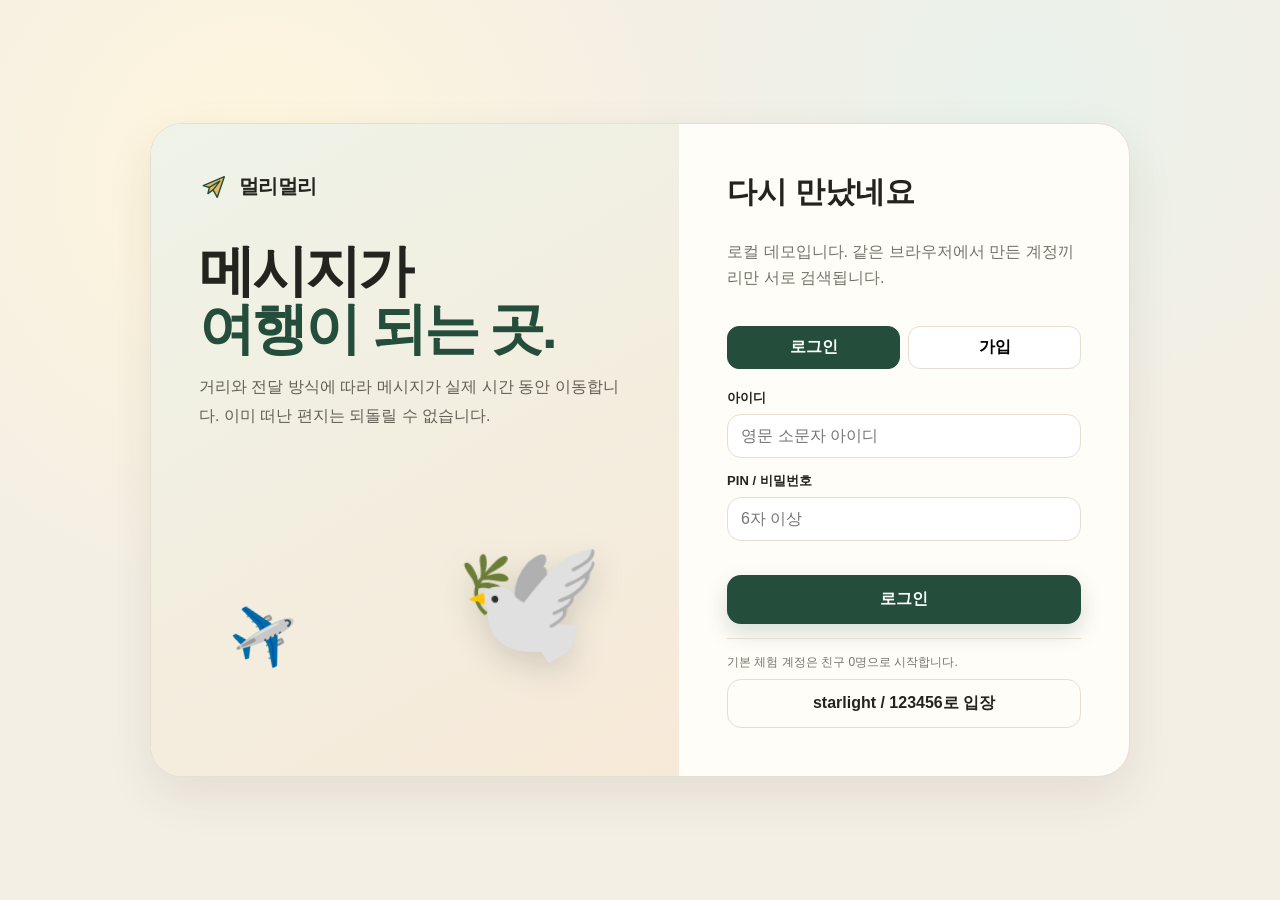
==== docs/index.html @ 689babae "Add files via upload" ====
<!doctype html>
<html lang="ko">
<head>
  <meta charset="UTF-8" />
  <meta name="viewport" content="width=device-width, initial-scale=1, viewport-fit=cover" />
  <title>멀리멀리 — 메시지가 여행이 되는 메신저</title>
  <meta name="description" content="비둘기, 곤충, 종이비행기, 열차, 타임캡슐 등 50가지 전달자를 골라 거리와 서비스 규칙만큼 실제 시간을 기다리는 메시지 서비스." />
  <meta name="theme-color" content="#f4efe5" />
  <meta name="application-name" content="멀리멀리" />
  <meta name="apple-mobile-web-app-title" content="멀리멀리" />
  <meta name="msapplication-TileColor" content="#f4efe5" />
  <meta name="msapplication-TileImage" content="./assets/mstile-150.png" />
  <meta name="color-scheme" content="light dark" />
  <link rel="canonical" href="https://USERNAME.github.io/REPOSITORY/" />
  <link rel="icon" href="./assets/favicon.ico" sizes="any" />
  <link rel="icon" href="./assets/favicon.svg" type="image/svg+xml" />
  <link rel="icon" href="./assets/favicon-16.png" sizes="16x16" type="image/png" />
  <link rel="icon" href="./assets/favicon-32.png" sizes="32x32" type="image/png" />
  <link rel="apple-touch-icon" href="./assets/apple-touch-icon.png" />
  <link rel="manifest" href="./manifest.webmanifest" />
  <meta property="og:title" content="멀리멀리 — 메시지가 여행이 되는 메신저" />
  <meta property="og:description" content="50가지 전달자 중 하나를 고르면 메시지가 거리, 최소 대기시간, 우회 계수에 따라 실제 시간 동안 여행합니다. 한 번 보낸 편지는 취소할 수 없습니다." />
  <meta property="og:type" content="website" />
  <meta property="og:url" content="https://USERNAME.github.io/REPOSITORY/" />
  <meta property="og:image" content="https://USERNAME.github.io/REPOSITORY/assets/og-image.png" />
  <meta property="og:site_name" content="멀리멀리" />
  <meta name="twitter:card" content="summary_large_image" />
  <meta name="twitter:title" content="멀리멀리 — 메시지가 여행이 되는 메신저" />
  <meta name="twitter:description" content="느리게, 멀리, 도착할 때까지. 50가지 전달자와 타임캡슐로 기다림 자체가 콘텐츠가 되는 메시지." />
  <meta name="twitter:image" content="https://USERNAME.github.io/REPOSITORY/assets/og-image.png" />
  <link rel="stylesheet" href="./styles.css?v=3.7.0" />
  <script type="application/ld+json">
  {"@context":"https://schema.org","@type":"WebApplication","name":"멀리멀리","applicationCategory":"CommunicationApplication","operatingSystem":"Any","description":"거리와 50가지 전달자 규칙을 기반으로 실제 도착 시간을 계산하는 지연 메시지 웹서비스"}
  </script>
</head>
<body>
  <a class="skip-link" href="#main">본문으로 바로가기</a>
  <div id="app"></div>
  <div id="toast-region" class="toast-region" aria-live="polite" aria-atomic="true"></div>
  <script src="./config.js?v=3.7.0"></script>
  <script src="./couriers.generated.js?v=3.7.0"></script>
  <script src="./app.js?v=3.7.0"></script>
</body>
</html>
---- docs/styles.css ----
:root{
  --bg:#f4efe5;--surface:#fffdf8;--surface-2:#f8f3e9;--ink:#24241f;--muted:#76746a;--line:#e6ded1;
  --primary:#244d3b;--primary-2:#396b55;--accent:#e9ba6e;--danger:#b84a3f;--success:#4c7a55;--info:#52739c;
  --radius-sm:12px;--radius-md:18px;--radius-lg:28px;--shadow:0 18px 48px rgba(58,43,24,.09);
  --space-1:6px;--space-2:10px;--space-3:14px;--space-4:18px;--space-5:24px;--space-6:32px;
  --font:Inter,ui-sans-serif,-apple-system,BlinkMacSystemFont,"Segoe UI","Noto Sans KR",Arial,sans-serif;
}
*{box-sizing:border-box}html{scroll-behavior:smooth}body{margin:0;font-family:var(--font);background:var(--bg);color:var(--ink)}button,input,textarea{font:inherit}button{cursor:pointer}.skip-link{position:fixed;left:12px;top:-60px;z-index:999;background:#111;color:#fff;padding:10px 14px;border-radius:10px}.skip-link:focus{top:12px}
.app-shell{min-height:100vh}.topbar{position:sticky;top:0;z-index:30;height:68px;display:flex;align-items:center;justify-content:space-between;padding:0 clamp(18px,4vw,64px);background:rgba(255,253,248,.9);backdrop-filter:blur(14px);border-bottom:1px solid rgba(230,222,209,.85)}
.brand{display:flex;align-items:center;gap:10px;font-weight:900;font-size:20px;letter-spacing:-.6px}.brand svg{width:30px;height:30px}.nav{display:flex;gap:6px}.nav button,.ghost{border:0;background:transparent;border-radius:999px;padding:10px 14px;color:var(--muted);font-weight:750}.nav button[aria-current="page"],.nav button:hover,.ghost:hover{color:var(--ink);background:var(--surface-2)}.profile-chip{display:flex;align-items:center;gap:9px;border:1px solid var(--line);background:var(--surface);border-radius:999px;padding:7px 10px 7px 8px}.avatar{width:34px;height:34px;border-radius:50%;display:grid;place-items:center;background:#e8dac4;font-size:19px}.status-dot{width:8px;height:8px;border-radius:50%;background:#5b9f66;box-shadow:0 0 0 3px #eaf6ec}
.main{max-width:1440px;margin:0 auto;padding:26px clamp(16px,4vw,58px) 100px}.hero{position:relative;overflow:hidden;display:grid;grid-template-columns:minmax(0,1.12fr) minmax(330px,.88fr);min-height:340px;background:linear-gradient(135deg,#fffdf8 0%,#f5ecdc 52%,#edf3ea 100%);border:1px solid var(--line);border-radius:32px;box-shadow:var(--shadow)}.hero-copy{padding:52px 46px;z-index:2}.hero h1{font-size:clamp(38px,5vw,72px);line-height:1.04;letter-spacing:-3px;margin:0 0 18px}.hero h1 span{color:var(--primary)}.hero p{max-width:620px;color:#666257;font-size:17px;line-height:1.75;margin:0}.hero-actions{display:flex;gap:10px;margin-top:26px}.btn{border:1px solid transparent;border-radius:14px;padding:13px 18px;font-weight:800;transition:.18s transform,.18s box-shadow,.18s background}.btn:focus-visible,.courier-card:focus-visible,.friend-row:focus-visible,input:focus-visible,textarea:focus-visible{outline:3px solid rgba(36,77,59,.25);outline-offset:2px}.btn-primary{background:var(--primary);color:#fff;box-shadow:0 9px 22px rgba(36,77,59,.18)}.btn-primary:hover{transform:translateY(-1px);background:var(--primary-2)}.btn-secondary{background:var(--surface);border-color:var(--line);color:var(--ink)}.btn-danger{background:#fff1ef;color:var(--danger);border-color:#f1cbc5}.hero-art{position:relative;display:grid;place-items:center}.flight-scene{width:min(390px,90%);aspect-ratio:1.25;position:relative}.bird{position:absolute;left:30%;top:23%;font-size:120px;filter:drop-shadow(0 16px 18px rgba(50,60,45,.16));transform:rotate(-8deg)}.envelope{position:absolute;left:47%;top:52%;font-size:62px;transform:rotate(8deg)}.paper{position:absolute;font-size:40px;opacity:.75}.paper.one{left:12%;top:32%;transform:rotate(14deg)}.paper.two{right:6%;top:15%;transform:rotate(-20deg)}.route-line{position:absolute;inset:20% 2% 6% 4%;border:3px dashed rgba(36,77,59,.24);border-left-color:transparent;border-bottom-color:transparent;border-radius:50%;transform:rotate(12deg)}.hero-stat{position:absolute;right:26px;bottom:24px;background:rgba(255,253,248,.91);border:1px solid var(--line);border-radius:18px;padding:14px 16px;box-shadow:var(--shadow);min-width:180px}.hero-stat b{font-size:24px;display:block;margin:4px 0;color:var(--primary)}
.layout{display:grid;grid-template-columns:minmax(0,1fr) 330px;gap:18px;margin-top:18px}.content-stack{display:grid;gap:18px}.side-stack{display:grid;gap:18px;align-content:start}.panel{background:var(--surface);border:1px solid var(--line);border-radius:var(--radius-lg);box-shadow:0 10px 30px rgba(58,43,24,.05);padding:22px}.panel-head{display:flex;align-items:center;justify-content:space-between;gap:12px;margin-bottom:16px}.panel h2,.panel h3{margin:0;letter-spacing:-.6px}.eyebrow{font-size:12px;color:var(--muted);font-weight:800;text-transform:uppercase;letter-spacing:.08em}.demo-badge{display:inline-flex;align-items:center;gap:6px;background:#fff3d9;color:#765a23;border:1px solid #edd39c;border-radius:999px;padding:7px 10px;font-size:12px;font-weight:850}
.courier-row{display:grid;grid-template-columns:repeat(7,minmax(116px,1fr));gap:10px;overflow-x:auto;padding-bottom:4px}.courier-card{border:1px solid var(--line);background:#fff;border-radius:18px;padding:14px 10px;min-height:150px;text-align:center;transition:.18s;border-color,.18s transform,.18s box-shadow;color:var(--ink)}.courier-card:hover{transform:translateY(-2px);box-shadow:0 8px 18px rgba(50,40,20,.07)}.courier-card.selected{border:2px solid var(--primary);background:#f5faf6}.courier-emoji{font-size:38px;display:block;margin-bottom:8px}.courier-name{font-weight:900}.courier-meta{font-size:12px;color:var(--muted);line-height:1.5}.courier-risk{font-size:11px;color:#9b6d35;margin-top:5px}.send-grid{display:grid;grid-template-columns:minmax(0,.9fr) minmax(0,1.1fr);gap:18px}.field{display:grid;gap:7px;margin-bottom:14px}.field label{font-size:13px;font-weight:800}.field input,.field textarea{width:100%;border:1px solid var(--line);border-radius:14px;background:#fff;padding:12px 13px;color:var(--ink)}.field textarea{min-height:138px;resize:vertical;line-height:1.55}.hint{font-size:12px;color:var(--muted);line-height:1.5}.friend-search-results{border:1px solid var(--line);border-radius:14px;overflow:hidden;background:#fff}.friend-row{display:flex;align-items:center;justify-content:space-between;gap:12px;width:100%;border:0;border-bottom:1px solid var(--line);background:#fff;padding:12px;text-align:left}.friend-row:last-child{border-bottom:0}.friend-row:hover{background:#faf7f1}.friend-main{display:flex;align-items:center;gap:10px}.friend-main .avatar{width:38px;height:38px}.friend-main strong{display:block}.friend-main small{color:var(--muted)}.estimate{background:#f7f3e9;border:1px solid var(--line);border-radius:18px;padding:16px;display:grid;gap:9px}.estimate-grid{display:grid;grid-template-columns:repeat(3,1fr);gap:8px}.metric{background:#fff;border:1px solid var(--line);border-radius:14px;padding:11px}.metric span{display:block;font-size:11px;color:var(--muted)}.metric b{display:block;margin-top:4px}.immutable-note{display:flex;gap:9px;align-items:flex-start;background:#fff5ee;border:1px solid #f0d7c5;border-radius:14px;padding:12px;color:#755844;font-size:13px;line-height:1.5}.send-footer{display:flex;justify-content:flex-end;align-items:center;gap:10px;margin-top:14px}.char-count{font-size:12px;color:var(--muted);margin-right:auto}
.journey-list{display:grid;gap:12px}.journey{border:1px solid var(--line);border-radius:18px;padding:15px;background:#fff}.journey-top{display:flex;justify-content:space-between;gap:12px;align-items:flex-start}.journey-title{display:flex;align-items:center;gap:10px}.journey-title .courier-emoji{font-size:28px;margin:0}.journey-title small{display:block;color:var(--muted);margin-top:3px}.pill{display:inline-flex;align-items:center;border-radius:999px;padding:6px 9px;font-size:11px;font-weight:850;white-space:nowrap}.pill.transit{background:#eaf0f7;color:#496887}.pill.delivered{background:#eaf4ea;color:#4d7451}.pill.failed{background:#fde8e6;color:#a1433b}.progress{height:8px;background:#eee8de;border-radius:999px;overflow:hidden;margin:14px 0 8px}.progress>i{display:block;height:100%;background:linear-gradient(90deg,var(--primary),#a3a74f);border-radius:inherit;transition:width .5s}.journey-meta{display:flex;justify-content:space-between;color:var(--muted);font-size:12px;gap:12px}.message-preview{margin-top:12px;padding:12px;border-radius:14px;background:#f8f4ec;line-height:1.55;font-size:13px;white-space:pre-wrap}.locked{filter:blur(4px);user-select:none}.empty{padding:38px 20px;text-align:center;color:var(--muted)}.empty .big{font-size:42px;margin-bottom:8px}.profile-card{display:flex;align-items:center;gap:12px}.profile-card .avatar{width:58px;height:58px;font-size:31px}.profile-card strong{font-size:18px;display:block}.profile-card small{color:var(--muted)}.location-box{margin-top:15px;background:#f7f3e9;border-radius:16px;padding:13px}.location-line{display:flex;align-items:center;justify-content:space-between;gap:10px}.friend-mini-list{display:grid;gap:8px}.friend-mini{display:flex;align-items:center;justify-content:space-between;padding:10px 0;border-bottom:1px solid var(--line)}.friend-mini:last-child{border-bottom:0}.friend-mini .left{display:flex;gap:9px;align-items:center}.friend-mini .avatar{width:34px;height:34px}.stats{display:grid;grid-template-columns:repeat(3,1fr);gap:8px}.stat{text-align:center;background:#f8f4ec;border-radius:14px;padding:12px 8px}.stat b{display:block;font-size:21px;color:var(--primary)}.stat span{font-size:11px;color:var(--muted)}.explain{line-height:1.75;color:#59574f}.explain strong{color:var(--ink)}.section-hidden{display:none!important}
.auth-wrap{min-height:100vh;display:grid;place-items:center;padding:28px;background:radial-gradient(circle at 20% 20%,#fff6dd,transparent 34%),radial-gradient(circle at 80% 10%,#e9f2eb,transparent 28%),var(--bg)}.auth-card{width:min(980px,100%);display:grid;grid-template-columns:1.08fr .92fr;background:var(--surface);border:1px solid var(--line);border-radius:32px;box-shadow:var(--shadow);overflow:hidden}.auth-visual{padding:48px;background:linear-gradient(150deg,#eef3e8,#f7e9d8);min-height:560px;position:relative;overflow:hidden}.auth-visual h1{font-size:56px;letter-spacing:-3px;margin:40px 0 16px;line-height:1.03}.auth-visual p{line-height:1.8;color:#625f55;max-width:480px}.auth-mascot{font-size:120px;position:absolute;right:14%;bottom:16%;filter:drop-shadow(0 12px 16px rgba(30,40,30,.16))}.auth-plane{font-size:48px;position:absolute;left:15%;bottom:17%;transform:rotate(18deg)}.auth-form{padding:48px;display:flex;flex-direction:column;justify-content:center}.auth-form h2{font-size:30px;margin:0 0 10px}.auth-form p{color:var(--muted);line-height:1.6}.auth-tabs{display:flex;gap:8px;margin:20px 0}.auth-tabs button{flex:1;border:1px solid var(--line);background:#fff;border-radius:12px;padding:10px;font-weight:800}.auth-tabs button.active{background:var(--primary);color:#fff;border-color:var(--primary)}.form-error{color:var(--danger);font-size:13px;min-height:20px}.demo-entry{margin-top:14px;padding-top:14px;border-top:1px solid var(--line)}
.toast-region{position:fixed;right:18px;bottom:18px;z-index:100;display:grid;gap:10px}.toast{background:#252721;color:#fff;border-radius:14px;padding:12px 14px;box-shadow:0 14px 30px rgba(0,0,0,.18);max-width:330px;animation:toastIn .25s ease}@keyframes toastIn{from{transform:translateY(8px);opacity:0}to{transform:none;opacity:1}}
.bottom-nav{display:none}.modal-backdrop{position:fixed;inset:0;background:rgba(24,22,19,.38);z-index:60;display:grid;place-items:center;padding:20px}.modal{width:min(520px,100%);background:var(--surface);border:1px solid var(--line);border-radius:24px;box-shadow:var(--shadow);padding:22px}.modal h3{margin:0 0 9px}.modal p{line-height:1.65;color:#5f5c53}.modal-actions{display:flex;justify-content:flex-end;gap:8px;margin-top:18px}
@media(max-width:1100px){.layout{grid-template-columns:1fr}.side-stack{grid-template-columns:repeat(3,1fr)}.hero{grid-template-columns:1fr .75fr}.hero-copy{padding:42px 34px}.send-grid{grid-template-columns:1fr}.courier-row{grid-template-columns:repeat(7,130px)}}
@media(max-width:820px){.topbar{height:60px}.nav{display:none}.profile-chip .profile-text{display:none}.main{padding:14px 12px 92px}.hero{grid-template-columns:1fr;min-height:auto}.hero-copy{padding:32px 24px 16px}.hero h1{font-size:44px;letter-spacing:-2px}.hero-art{min-height:210px}.flight-scene{width:270px}.bird{font-size:82px}.envelope{font-size:44px}.hero-stat{right:14px;bottom:12px}.layout{margin-top:12px;gap:12px}.panel{padding:17px;border-radius:22px}.side-stack{grid-template-columns:1fr}.courier-row{grid-template-columns:repeat(7,120px)}.estimate-grid{grid-template-columns:1fr 1fr}.auth-card{grid-template-columns:1fr}.auth-visual{min-height:330px;padding:30px}.auth-visual h1{font-size:42px;margin:24px 0 12px}.auth-mascot{font-size:80px;right:12%;bottom:8%}.auth-form{padding:30px}.bottom-nav{display:grid;grid-template-columns:repeat(5,1fr);position:fixed;left:10px;right:10px;bottom:10px;z-index:50;background:rgba(255,253,248,.94);backdrop-filter:blur(14px);border:1px solid var(--line);border-radius:18px;box-shadow:0 12px 32px rgba(34,29,20,.13);padding:6px}.bottom-nav button{border:0;background:transparent;border-radius:12px;padding:8px 4px;color:var(--muted);font-size:11px;font-weight:800}.bottom-nav button span{display:block;font-size:19px;margin-bottom:2px}.bottom-nav button.active{background:#f1ede3;color:var(--primary)}}
@media(max-width:430px){.brand span:last-child{display:none}.hero h1{font-size:38px}.hero p{font-size:15px}.hero-actions{flex-direction:column}.hero-art{min-height:190px}.panel-head{align-items:flex-start}.courier-row{grid-template-columns:repeat(7,108px)}.courier-card{min-height:140px;padding:12px 8px}.estimate-grid{grid-template-columns:1fr}.send-footer{flex-wrap:wrap}.send-footer .btn{width:100%}.stats{gap:5px}.stat{padding:10px 3px}.auth-form,.auth-visual{padding:24px}.auth-visual{min-height:280px}.auth-visual h1{font-size:36px}.journey-meta{flex-direction:column;gap:4px}}
@media(prefers-reduced-motion:reduce){*{scroll-behavior:auto!important;transition:none!important;animation:none!important}}
@media(prefers-color-scheme:dark){body.theme-system{--bg:#1d201d;--surface:#242824;--surface-2:#2c312c;--ink:#f1eee5;--muted:#aaa79e;--line:#3b413b;--primary:#9cc8aa;--primary-2:#b2d5bd}.theme-system .panel,.theme-system .courier-card,.theme-system .friend-row,.theme-system .field input,.theme-system .field textarea,.theme-system .metric,.theme-system .auth-card{background:var(--surface);color:var(--ink)}}
body.theme-dark{--bg:#1d201d;--surface:#242824;--surface-2:#2c312c;--ink:#f1eee5;--muted:#aaa79e;--line:#3b413b;--primary:#9cc8aa;--primary-2:#b2d5bd}.theme-dark .panel,.theme-dark .courier-card,.theme-dark .friend-row,.theme-dark .field input,.theme-dark .field textarea,.theme-dark .metric,.theme-dark .auth-card{background:var(--surface);color:var(--ink)}
/* Grid children must be allowed to shrink on narrow screens. */
.layout,.content-stack,.side-stack,.panel,.send-grid,.courier-row{min-width:0}
@media(max-width:1100px){.layout{grid-template-columns:minmax(0,1fr)}}
.hero-bird-img{position:absolute;inset:4% 0 0 0;width:100%;height:92%;object-fit:cover;border-radius:30px;mix-blend-mode:multiply;opacity:.96;filter:saturate(.9) contrast(.96)}
@media(max-width:820px){.hero-bird-img{inset:0;width:100%;height:100%;border-radius:24px}.route-line{opacity:.55}}

/* Distance catalog / demo recipient */
.panel-sub{margin:7px 0 0;color:var(--muted);font-size:13px;line-height:1.55}.panel-sub strong{color:var(--ink)}
.courier-toolbar{display:flex;align-items:center;justify-content:space-between;gap:12px;margin:-2px 0 14px;min-width:0}.courier-filters{display:flex;gap:7px;overflow-x:auto;padding:2px 2px 5px;min-width:0;scrollbar-width:thin}.filter-chip{flex:0 0 auto;border:1px solid var(--line);background:#fff;color:var(--muted);border-radius:999px;padding:8px 11px;font-size:12px;font-weight:800}.filter-chip:hover,.filter-chip.active{background:var(--primary);border-color:var(--primary);color:#fff}.courier-sort{display:flex;align-items:center;gap:8px;flex:0 0 auto;color:var(--muted);font-size:12px;font-weight:800}.courier-sort select{border:1px solid var(--line);border-radius:11px;background:#fff;color:var(--ink);padding:8px 28px 8px 9px}.courier-topline{display:flex;justify-content:space-between;align-items:center;gap:5px;min-height:21px;margin-bottom:4px}.courier-kind,.courier-match{font-size:9px;font-weight:900;border-radius:999px;padding:4px 6px;background:#f4efe5;color:#81786d}.courier-match{background:#e8f2e9;color:#4d7451}.courier-eta{font-size:12px;font-weight:900;color:var(--primary);margin-top:7px}.courier-range{font-size:10px;color:var(--muted);margin-top:4px;line-height:1.35}.courier-card{min-height:224px;display:flex;flex-direction:column;align-items:center}.courier-card .courier-emoji{margin-top:auto}.courier-card .courier-risk{margin-top:auto}.courier-card.recommended:not(.selected){box-shadow:inset 0 0 0 1px rgba(76,122,85,.16)}
.demo-recipient{margin-bottom:18px;padding:15px;border:1px dashed #c9b991;border-radius:18px;background:linear-gradient(135deg,#fbf6e9,#f3f7f0)}.demo-recipient-head{display:flex;align-items:center;justify-content:space-between;gap:16px}.demo-recipient-head p{margin:5px 0 0;color:var(--muted);font-size:12px;line-height:1.55;max-width:680px}.distance-presets{display:flex;flex-wrap:wrap;gap:7px;margin-top:13px;padding-top:12px;border-top:1px solid rgba(125,110,75,.15)}.selected-soft{border-color:var(--primary)!important;background:#edf4ef!important;color:var(--primary)!important}.system-tag{display:inline-block;margin-left:5px;padding:2px 5px;border-radius:999px;background:#edf4ef;color:var(--primary);font-size:8px;font-style:normal;vertical-align:2px}.system-note{font-size:11px;font-weight:800;color:var(--primary)}.empty.compact{padding:18px 14px}.empty.compact p{margin:4px 0 0}.btn:disabled{cursor:not-allowed;opacity:.46;transform:none!important;box-shadow:none}.friend-search-results:has(.empty:only-child){background:#fbfaf6}
@media(max-width:820px){.courier-toolbar{align-items:stretch;flex-direction:column}.courier-sort{justify-content:flex-end}.courier-row{grid-template-columns:repeat(7,132px)}.demo-recipient-head{align-items:flex-start;flex-direction:column}.demo-recipient-head .btn{width:100%}}
@media(max-width:430px){.courier-row{grid-template-columns:repeat(7,126px)}.courier-card{min-height:218px}.distance-presets{flex-wrap:nowrap;overflow-x:auto}.filter-chip{padding:8px 10px}.courier-sort{justify-content:space-between}.courier-sort select{flex:1}}

/* v3 profile + account discovery */
.connection-banner{display:grid;gap:5px;margin-bottom:18px;padding:13px 14px;border-radius:16px;border:1px solid var(--line);font-size:12px;line-height:1.55}.connection-banner strong{font-size:13px}.connection-banner.online{background:#edf6ef;border-color:#cfe1d2;color:#365e40}.connection-banner.local{background:#fff7e8;border-color:#ecd7a9;color:#745d2e}.search-field{margin-top:2px}.search-directory{background:var(--surface)}.section-title-row{display:flex;align-items:center;justify-content:space-between;margin:24px 0 8px}.friend-directory-row{display:flex;align-items:center;justify-content:space-between;gap:12px;padding:12px;border-bottom:1px solid var(--line);background:#fff}.friend-directory-row:last-child{border-bottom:0}.friend-profile-hit{min-width:0;display:flex;align-items:center;gap:11px;flex:1;border:0;background:transparent;text-align:left;padding:0;color:var(--ink)}.friend-profile-hit:hover .friend-copy strong{text-decoration:underline;text-underline-offset:3px}.friend-copy{min-width:0;display:block}.friend-copy strong,.friend-copy small,.friend-copy span{display:block}.friend-copy small{color:var(--muted);font-size:12px;margin-top:2px}.friend-copy span{color:var(--muted);font-size:12px;margin-top:5px;white-space:nowrap;overflow:hidden;text-overflow:ellipsis;max-width:520px}.friend-actions{display:flex;align-items:center;gap:7px;flex:0 0 auto}.compact-btn{padding:9px 12px;border-radius:11px;font-size:12px}.friend-state{display:inline-flex;padding:6px 9px;border-radius:999px;background:#eaf4eb;color:#4a7452;font-size:11px;font-weight:850}.muted-state{background:#f1eee8;color:var(--muted)}
.profile-bio{margin:5px 0 0;color:var(--muted);font-size:12px;line-height:1.45}.profile-settings-btn{width:100%;margin-top:14px}.privacy-summary{display:flex;gap:6px;flex-wrap:wrap;margin-top:9px}.privacy-summary span{font-size:10px;font-weight:800;color:var(--muted);background:var(--surface-2);border-radius:999px;padding:6px 8px}.profile-panel-actions{display:grid;grid-template-columns:1fr auto;gap:8px;margin-top:12px}.friend-mini-button{width:100%;border:0;background:transparent;color:var(--ink);text-align:left;cursor:pointer}.friend-mini-button:hover{background:var(--surface-2);border-radius:12px;padding-left:8px;padding-right:8px}.friend-mini small{display:block;color:var(--muted)}
.profile-modal{width:min(640px,100%);max-height:min(90vh,820px);overflow:auto}.modal-head{display:flex;align-items:flex-start;justify-content:space-between;gap:12px;margin-bottom:14px}.icon-close{border:0;background:var(--surface-2);color:var(--ink);width:36px;height:36px;border-radius:50%;font-size:23px;line-height:1}.profile-preview{display:flex;align-items:center;gap:14px;padding:15px;border-radius:18px;background:linear-gradient(135deg,#f8f1e4,#eef4ec);border:1px solid var(--line);margin-bottom:18px}.large-avatar{width:64px;height:64px;font-size:34px}.profile-preview strong{display:block;font-size:18px}.profile-preview small{display:block;color:var(--muted);margin-top:2px}.profile-preview p{margin:6px 0 0;color:var(--muted);font-size:13px}.avatar-picker{display:flex;flex-wrap:wrap;gap:8px}.avatar-option{width:42px;height:42px;border-radius:12px;border:1px solid var(--line);background:#fff;font-size:22px}.avatar-option:hover,.avatar-option.selected{border:2px solid var(--primary);background:#eff6f1;transform:translateY(-1px)}.profile-switches{display:grid;gap:8px;margin-top:8px}.switch-row{display:flex;align-items:center;justify-content:space-between;gap:16px;padding:12px 13px;border:1px solid var(--line);border-radius:14px;background:#fff}.switch-row span{display:block}.switch-row strong{display:block;font-size:13px}.switch-row small{display:block;color:var(--muted);font-size:11px;line-height:1.4;margin-top:3px}.switch-row input{width:20px;height:20px;accent-color:var(--primary);flex:0 0 auto}.public-profile-modal{width:min(480px,100%)}.public-profile-hero{text-align:center;padding:4px 18px 18px}.public-avatar{width:82px;height:82px;font-size:43px;margin:0 auto 12px}.public-profile-hero h3{font-size:24px;margin:0}.public-handle{margin:4px 0 0!important;color:var(--muted)!important}.public-bio{max-width:360px;margin:15px auto 0!important;background:var(--surface-2);border-radius:14px;padding:12px;white-space:pre-wrap}.muted-copy{color:var(--muted)!important}.public-profile-facts{display:grid;grid-template-columns:1fr 1fr;gap:8px}.public-profile-facts>div{border:1px solid var(--line);border-radius:14px;padding:12px;background:#fff}.public-profile-facts span{display:block;color:var(--muted);font-size:11px}.public-profile-facts strong{display:block;margin-top:5px;font-size:13px}
.theme-dark .friend-directory-row,.theme-dark .friend-profile-hit,.theme-dark .switch-row,.theme-dark .public-profile-facts>div,.theme-dark .avatar-option{background:var(--surface);color:var(--ink)}
@media(max-width:560px){.friend-directory-row{align-items:flex-start}.friend-actions{align-self:center}.friend-copy span{max-width:200px}.profile-panel-actions{grid-template-columns:1fr 1fr}.public-profile-facts{grid-template-columns:1fr}.switch-row{align-items:flex-start}.profile-modal{padding:18px}.avatar-option{width:40px;height:40px}.connection-banner span{font-size:11px}}

/* v3.7 online connection clarity */
.connection-chip{display:inline-flex;align-items:center;justify-content:center;min-height:34px;padding:0 11px;border:1px solid var(--border);border-radius:999px;font-size:12px;font-weight:800;white-space:nowrap}
.connection-chip.is-online{background:#eef8ef;color:#176338;border-color:#cfe8d4}
.connection-chip.is-local{background:#fff6df;color:#8a5b16;border-color:#eed7a4}
.route-refresh{margin-top:10px;border:0;background:transparent;color:var(--primary);font:inherit;font-size:13px;font-weight:800;cursor:pointer;text-decoration:underline;text-underline-offset:3px}
.route-refresh:disabled{opacity:.55;cursor:wait}
.send-block-reason{margin-top:10px;padding:10px 12px;border-radius:12px;background:#fff7e8;color:#7b5018;border:1px solid #f0dbb5;font-weight:700}
@media (max-width:900px){.connection-chip{display:none}}
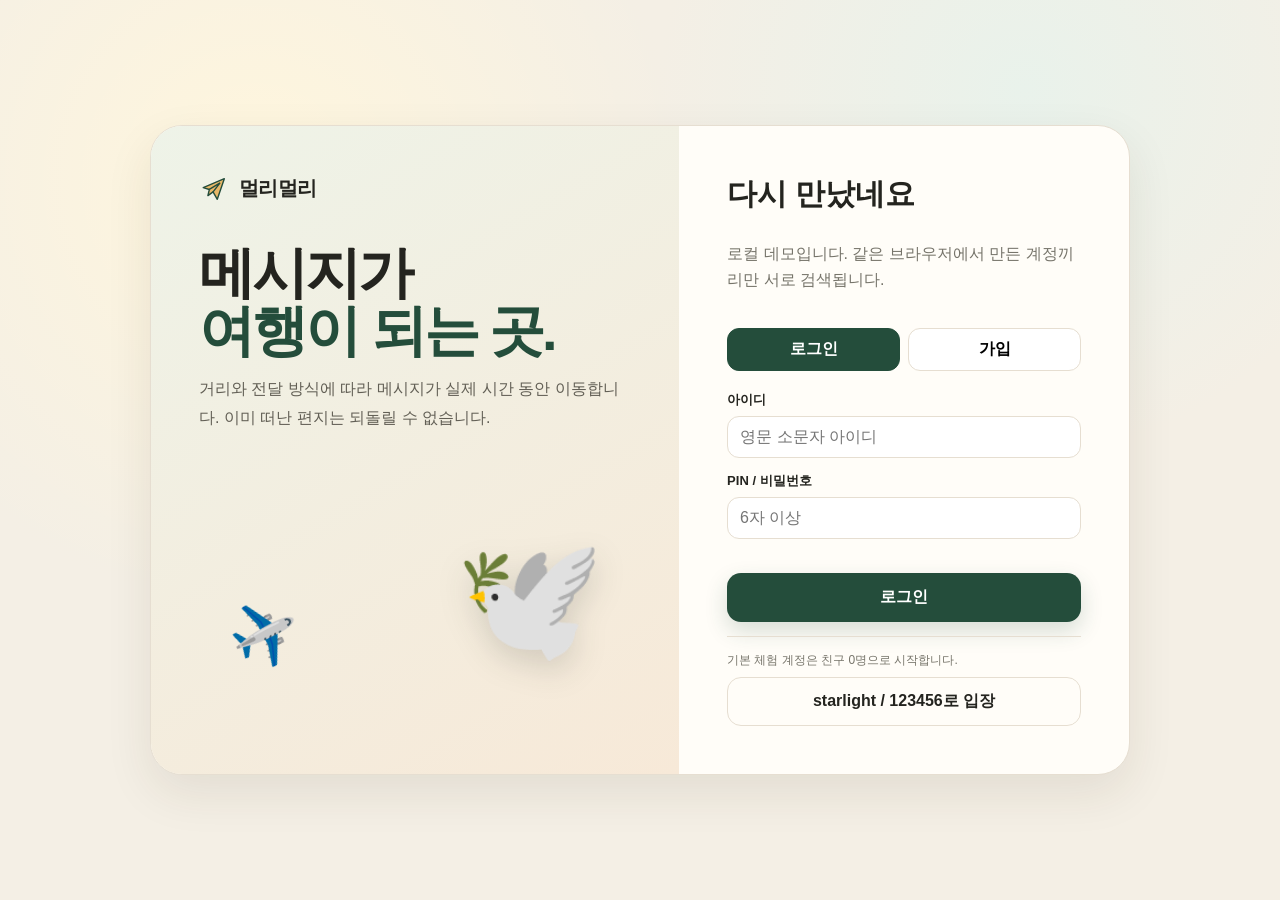
==== commit 455ab75b: "Add files via upload" ====
--- a/docs/index.html
+++ b/docs/index.html
@@ -28,17 +28,18 @@
   <meta name="twitter:title" content="멀리멀리 — 메시지가 여행이 되는 메신저" />
   <meta name="twitter:description" content="느리게, 멀리, 도착할 때까지. 50가지 전달자와 타임캡슐로 기다림 자체가 콘텐츠가 되는 메시지." />
   <meta name="twitter:image" content="https://USERNAME.github.io/REPOSITORY/assets/og-image.png" />
-  <link rel="stylesheet" href="./styles.css?v=3.7.0" />
+  <link rel="stylesheet" href="./styles.css?v=4.0.0" />
   <script type="application/ld+json">
   {"@context":"https://schema.org","@type":"WebApplication","name":"멀리멀리","applicationCategory":"CommunicationApplication","operatingSystem":"Any","description":"거리와 50가지 전달자 규칙을 기반으로 실제 도착 시간을 계산하는 지연 메시지 웹서비스"}
   </script>
+  <meta name="mullimulli-build" content="4.0.0" />
 </head>
 <body>
   <a class="skip-link" href="#main">본문으로 바로가기</a>
   <div id="app"></div>
   <div id="toast-region" class="toast-region" aria-live="polite" aria-atomic="true"></div>
-  <script src="./config.js?v=3.7.0"></script>
-  <script src="./couriers.generated.js?v=3.7.0"></script>
-  <script src="./app.js?v=3.7.0"></script>
+  <script src="./config.js?v=4.0.0"></script>
+  <script src="./couriers.generated.js?v=4.0.0"></script>
+  <script src="./app.js?v=4.0.0"></script>
 </body>
 </html>
--- a/docs/styles.css
+++ b/docs/styles.css
@@ -49,3 +49,59 @@
 .route-refresh:disabled{opacity:.55;cursor:wait}
 .send-block-reason{margin-top:10px;padding:10px 12px;border-radius:12px;background:#fff7e8;color:#7b5018;border:1px solid #f0dbb5;font-weight:700}
 @media (max-width:900px){.connection-chip{display:none}}
+
+/* v3.8 send workspace redesign: message + courier + countdown in one view */
+.main{padding-top:20px}.hero{min-height:250px;grid-template-columns:minmax(0,1.15fr) minmax(330px,.85fr)}.hero-copy{padding:38px 42px}.hero h1{font-size:clamp(38px,4.3vw,62px);margin-bottom:14px}.hero p{font-size:15px;line-height:1.7;max-width:650px}.hero-actions{margin-top:20px}.flight-scene{width:min(350px,88%)}.hero-bird-img{max-height:240px}.hero-stat{right:20px;bottom:18px;min-width:155px;padding:12px 14px}
+.layout{grid-template-columns:minmax(0,1fr) 300px;gap:18px}.content-stack{min-width:0}.panel-sub{margin:7px 0 0;color:var(--muted);font-size:13px;line-height:1.55}
+.send-workspace{padding:24px}.workspace-head{display:flex;align-items:flex-start;justify-content:space-between;gap:18px;margin-bottom:18px}.workspace-head h2{font-size:27px;letter-spacing:-1px;margin:3px 0 4px}.workspace-head p{margin:0;color:var(--muted);font-size:13px}.compose-layout{display:grid;grid-template-columns:minmax(300px,.82fr) minmax(0,1.18fr);gap:18px;align-items:stretch}.compose-card,.courier-picker{border:1px solid var(--line);background:#fff;border-radius:22px;min-width:0}.compose-card{padding:18px;display:grid;gap:18px}.compose-step{display:grid;gap:10px}.compose-step+.compose-step{padding-top:16px;border-top:1px solid var(--line)}.step-title{display:flex;align-items:center;gap:9px;color:var(--ink)}.step-title>span{width:25px;height:25px;border:2px solid var(--primary);border-radius:50%;display:grid;place-items:center;color:var(--primary);font-size:12px;font-weight:900;flex:0 0 auto}.step-title strong{font-size:16px;letter-spacing:-.35px}.compose-card .field{margin:0}.compose-card textarea{min-height:166px}.compose-tools{display:flex;justify-content:space-between;align-items:center;gap:12px;margin-top:7px}.compact-results{max-height:164px;overflow:auto}.compact-results .friend-row{padding:10px 11px}.compact-results .avatar{width:34px;height:34px}
+.courier-picker{padding:18px;display:flex;flex-direction:column;gap:12px;overflow:hidden}.courier-title{margin-bottom:1px}.courier-quickbar{display:flex;align-items:center;justify-content:space-between;gap:12px;color:var(--muted);font-size:12px}.text-button{border:0;background:transparent;color:var(--primary);font-weight:850;padding:6px 0;cursor:pointer}.text-button:hover{text-decoration:underline;text-underline-offset:3px}.courier-row{display:grid;grid-template-columns:repeat(3,minmax(0,1fr));gap:10px;overflow:visible;padding:0}.courier-card{min-height:172px;padding:12px 10px;position:relative}.courier-card .courier-emoji{font-size:38px;margin:8px 0 7px}.courier-card .courier-meta{font-size:11px;min-height:17px}.courier-card-footer{display:flex;align-items:center;justify-content:center;gap:11px;margin-top:auto;padding-top:9px;color:var(--muted);font-size:11px;font-weight:750}.courier-card.selected{box-shadow:0 10px 24px rgba(36,77,59,.11)}.courier-expanded-head{display:grid;grid-template-columns:minmax(0,1fr) auto auto;gap:10px;align-items:center}.courier-picker.is-expanded .courier-row{grid-template-columns:repeat(4,minmax(118px,1fr));max-height:520px;overflow:auto;padding-right:4px}.courier-picker.is-expanded .courier-card{min-height:166px}.courier-picker.is-expanded .courier-filters{display:flex;gap:6px;overflow-x:auto;padding-bottom:3px}.courier-picker.is-expanded .filter-chip{white-space:nowrap}
+.delivery-summary{display:grid;grid-template-columns:minmax(220px,1.05fr) .62fr 1.15fr;border:1px solid var(--line);border-radius:20px;background:linear-gradient(135deg,#faf7ef,#f4f7f1);margin-top:16px;overflow:hidden}.delivery-summary>div{padding:15px 17px;min-width:0}.delivery-summary>div+div{border-left:1px solid var(--line)}.selected-courier-summary{display:flex;align-items:center;gap:12px}.selected-courier-summary .courier-emoji{font-size:38px;margin:0}.selected-courier-summary strong,.delivery-time-cell strong{display:block;margin-top:3px;font-size:17px}.selected-courier-summary small,.delivery-time-cell small{display:block;margin-top:4px;color:var(--muted);font-size:11px}.summary-label{display:block;color:var(--muted);font-size:10px;font-weight:850;letter-spacing:.04em}.delivery-time-cell .dday{font-size:25px;color:var(--primary);letter-spacing:-.7px}.arrival-cell strong{font-size:14px;line-height:1.35}.send-action-row{display:flex;align-items:center;justify-content:space-between;gap:14px;margin-top:14px}.immutable-inline{display:flex;align-items:center;gap:8px;color:#6d604e;font-size:12px;min-width:0}.immutable-inline .route-refresh{margin:0 0 0 7px}.send-main-btn{min-width:210px;padding:15px 24px;font-size:15px}.compact-demo{margin:0 0 16px}.compact-demo .distance-presets{padding-top:9px;margin-top:9px}
+.journey-overview{margin-top:18px}.section-inline-head{display:flex;align-items:flex-end;justify-content:space-between;gap:16px;margin:0 2px 10px}.section-inline-head h2{font-size:20px;margin:3px 0 0;letter-spacing:-.6px}.journey-overview-grid{display:grid;grid-template-columns:repeat(3,minmax(0,1fr));gap:10px}.journey{display:grid;grid-template-columns:minmax(0,1fr) 150px;gap:0;border:1px solid var(--line);border-radius:18px;background:#fff;overflow:hidden}.journey-main{padding:15px}.journey-countdown{display:flex;flex-direction:column;align-items:center;justify-content:center;text-align:center;padding:14px;background:#f2f7ef;border-left:1px solid var(--line)}.journey-countdown strong{font-size:24px;color:var(--primary);line-height:1}.journey-countdown span{font-size:10px;color:var(--muted);margin-top:8px}.journey-countdown b{font-size:13px;color:var(--primary);margin-top:4px}.journey-top{margin-bottom:9px}.journey-title{min-width:0}.journey-title .courier-emoji{font-size:32px}.journey-title strong{font-size:14px}.journey-title small{display:block;color:var(--muted);font-size:11px;margin-top:3px;white-space:nowrap;overflow:hidden;text-overflow:ellipsis}.progress-row{display:grid;grid-template-columns:minmax(0,1fr) 38px;align-items:center;gap:8px}.progress-row strong{font-size:10px;color:var(--muted);text-align:right}.journey-dates{display:flex;justify-content:space-between;gap:12px;margin-top:7px;color:var(--muted);font-size:10px}.journey-compact{grid-template-columns:minmax(0,1fr) 105px}.journey-compact .journey-main{padding:13px}.journey-compact .journey-countdown{padding:12px 8px}.journey-compact .journey-countdown strong{font-size:20px}.journey-compact .journey-countdown b{font-size:11px}.journey-compact .journey-dates{font-size:9px}.journey-list-rich .journey{grid-template-columns:minmax(0,1fr) 170px}.journey-list-rich .journey-main{padding:18px}.message-preview{margin-top:12px}
+.confirm-arrival{display:grid;gap:4px;margin:14px 0;padding:14px;border:1px solid var(--line);border-radius:14px;background:#f3f7f1}.confirm-arrival strong{font-size:24px;color:var(--primary)}.confirm-arrival span{font-size:12px;color:var(--muted)}.confirm-arrival b{font-size:13px}
+
+@media(max-width:1180px){.layout{grid-template-columns:minmax(0,1fr)}.side-stack{display:grid;grid-template-columns:repeat(3,minmax(0,1fr))}.compose-layout{grid-template-columns:minmax(290px,.9fr) minmax(0,1.1fr)}.journey-overview-grid{grid-template-columns:1fr}.courier-picker.is-expanded .courier-row{grid-template-columns:repeat(3,minmax(118px,1fr))}}
+@media(max-width:900px){.main{padding:14px 14px 92px}.topbar{height:64px;padding:0 16px}.hero{min-height:225px;grid-template-columns:1fr 42%;border-radius:24px}.hero-copy{padding:28px 24px}.hero h1{font-size:clamp(34px,6vw,48px);letter-spacing:-2px}.hero p{font-size:13px}.hero-actions{margin-top:14px}.flight-scene{width:100%}.hero-bird-img{max-height:205px}.hero-stat{display:none}.compose-layout{grid-template-columns:1fr}.workspace-head .connection-chip{display:inline-flex}.courier-row{grid-template-columns:repeat(3,minmax(132px,1fr));overflow-x:auto;padding-bottom:5px}.courier-picker.is-expanded .courier-row{grid-template-columns:repeat(3,minmax(132px,1fr));overflow:auto}.delivery-summary{grid-template-columns:1fr 1fr}.delivery-summary .selected-courier-summary{grid-column:1/-1}.delivery-summary>div+div{border-left:1px solid var(--line)}.delivery-summary .selected-courier-summary+div{border-left:0;border-top:1px solid var(--line)}.delivery-summary .arrival-cell{border-top:1px solid var(--line)}.send-action-row{align-items:stretch;flex-direction:column}.send-main-btn{width:100%}.immutable-inline{flex-wrap:wrap}.side-stack{grid-template-columns:1fr}.journey-overview-grid{grid-template-columns:1fr}.journey{grid-template-columns:minmax(0,1fr) 128px}.journey-list-rich .journey{grid-template-columns:minmax(0,1fr) 145px}}
+@media(max-width:650px){.topbar .brand span{font-size:19px}.profile-chip{max-width:132px}.profile-text small{display:none!important}.hero{display:block;min-height:255px}.hero-copy{padding:27px 20px 115px}.hero h1{font-size:34px;line-height:1.08;letter-spacing:-1.6px}.hero p{max-width:66%;font-size:12px;line-height:1.6}.hero-actions{display:none}.hero-art{position:absolute;right:-10px;bottom:-8px;width:58%;height:190px}.flight-scene{width:100%;height:100%;aspect-ratio:auto}.hero-bird-img{max-height:180px;max-width:100%}.route-line,.paper{display:none}.send-workspace{padding:14px;border-radius:22px}.workspace-head{margin-bottom:13px}.workspace-head h2{font-size:21px}.workspace-head p{font-size:11px}.workspace-head .connection-chip{display:none}.compose-card,.courier-picker{border-radius:18px;padding:14px}.compose-card{gap:14px}.compose-card textarea{min-height:150px}.compose-tools .hint{font-size:10px;max-width:75%}.courier-quickbar span{display:none}.courier-row{grid-template-columns:repeat(4,148px);gap:9px}.courier-card{min-height:166px}.courier-card .courier-emoji{font-size:36px}.courier-picker.is-expanded .courier-expanded-head{grid-template-columns:1fr auto}.courier-picker.is-expanded .courier-filters{grid-column:1/-1;grid-row:2}.courier-picker.is-expanded .courier-row{grid-template-columns:repeat(2,minmax(0,1fr));max-height:460px}.delivery-summary{margin-top:12px;border-radius:17px}.delivery-summary>div{padding:13px}.delivery-summary .selected-courier-summary{gap:9px}.selected-courier-summary .courier-emoji{font-size:34px}.delivery-time-cell .dday{font-size:22px}.arrival-cell strong{font-size:13px}.immutable-inline{font-size:11px}.section-inline-head h2{font-size:18px}.journey-overview{margin-top:15px}.journey,.journey-compact,.journey-list-rich .journey{grid-template-columns:minmax(0,1fr) 98px;border-radius:16px}.journey-main,.journey-compact .journey-main,.journey-list-rich .journey-main{padding:12px}.journey-countdown,.journey-compact .journey-countdown{padding:10px 5px}.journey-countdown strong{font-size:18px}.journey-countdown b{font-size:10px;line-height:1.3}.journey-title .courier-emoji{font-size:28px}.journey-title strong{font-size:13px}.journey-title small{font-size:10px}.journey-dates{display:grid;gap:2px;font-size:9px}.progress-row{grid-template-columns:minmax(0,1fr) 30px}.side-stack{display:none}.compact-demo .demo-recipient-head{gap:9px}.compact-demo .demo-recipient-head p{font-size:10px}.compact-demo .btn{padding:10px 12px}.bottom-nav{display:grid}}
+@media(max-width:380px){.hero p{max-width:72%}.courier-row{grid-template-columns:repeat(4,142px)}.delivery-summary{grid-template-columns:1fr}.delivery-summary .selected-courier-summary{grid-column:auto}.delivery-summary>div+div,.delivery-summary .selected-courier-summary+div,.delivery-summary .arrival-cell{border-left:0;border-top:1px solid var(--line)}.journey,.journey-compact,.journey-list-rich .journey{grid-template-columns:minmax(0,1fr) 86px}.journey-countdown strong{font-size:16px}}
+.journey-overview-grid{grid-template-columns:repeat(auto-fit,minmax(300px,1fr))}
+@media(max-width:650px){.journey-overview-grid{grid-template-columns:1fr}}
+
+
+/* v3.9 journey timeline: explicit departure/arrival year, date, time and D-Day */
+.journey-time-grid{display:grid;grid-template-columns:minmax(0,1fr) 92px minmax(0,1fr);align-items:stretch;gap:10px;margin-top:12px;padding:11px;border:1px solid #eee5d8;border-radius:15px;background:#fbf8f2}.journey-time-point{min-width:0;padding:4px 5px}.journey-time-point .time-kicker{display:block;font-size:10px;font-weight:850;color:var(--muted);margin-bottom:5px}.journey-time-point strong{display:block;font-size:13px;line-height:1.35;color:var(--ink);white-space:nowrap}.journey-time-point b{display:block;margin-top:3px;font-size:13px;color:var(--primary);font-weight:900}.journey-time-point.arrival{padding-left:9px;border-left:2px solid #dfe9d8}.journey-route-arrow{display:flex;flex-direction:column;justify-content:center;align-items:center;text-align:center;color:var(--primary)}.journey-route-arrow span{font-size:18px;font-weight:900;line-height:1}.journey-route-arrow small{display:block;margin-top:5px;font-size:9px;color:var(--muted);line-height:1.35;white-space:nowrap}.journey-countdown .countdown-kicker{font-size:10px;font-weight:850;color:var(--muted);margin:0 0 6px}.journey-countdown>small{display:block;margin-top:9px;padding-top:8px;border-top:1px solid rgba(34,82,61,.13);font-size:9px;line-height:1.45;color:#5c715f}.journey-list-rich .journey{grid-template-columns:minmax(0,1fr) 185px}.journey-list-rich .journey-countdown strong{font-size:28px}.journey-list-rich .journey-countdown b{font-size:14px}.journey-list-rich .journey-countdown>small{font-size:10px}.journey-compact .journey-time-grid{grid-template-columns:1fr;gap:6px;padding:8px}.journey-compact .journey-route-arrow{display:none}.journey-compact .journey-time-point{padding:2px 3px}.journey-compact .journey-time-point.arrival{padding:6px 3px 2px;border-left:0;border-top:1px solid #e7dfd2}.journey-compact .journey-time-point strong,.journey-compact .journey-time-point b{font-size:10px}.journey-compact .journey-time-point .time-kicker{font-size:9px;margin-bottom:2px}
+@media(max-width:900px){.journey-list-rich .journey{grid-template-columns:minmax(0,1fr) 155px}.journey-time-grid{grid-template-columns:minmax(0,1fr) 70px minmax(0,1fr)}.journey-route-arrow small{white-space:normal}.journey-time-point strong{white-space:normal}}
+@media(max-width:650px){.journey,.journey-compact,.journey-list-rich .journey{grid-template-columns:1fr}.journey-countdown,.journey-compact .journey-countdown{border-left:0;border-top:1px solid var(--line);display:grid;grid-template-columns:auto auto 1fr;grid-template-rows:auto auto;align-items:center;justify-content:stretch;text-align:left;column-gap:10px;row-gap:2px;padding:12px 14px}.journey-countdown .countdown-kicker{grid-column:1;margin:0;font-size:9px}.journey-countdown>strong{grid-column:1;grid-row:2;font-size:22px!important}.journey-countdown>span:not(.countdown-kicker){grid-column:2;grid-row:1;margin:0;font-size:9px}.journey-countdown>b{grid-column:2;grid-row:2;margin:0;font-size:12px!important}.journey-countdown>small{grid-column:3;grid-row:1/3;margin:0;padding:0 0 0 10px;border-top:0;border-left:1px solid rgba(34,82,61,.13);text-align:right;font-size:9px!important}.journey-time-grid{grid-template-columns:1fr 42px 1fr;gap:6px;padding:9px}.journey-time-point{padding:3px 2px}.journey-time-point.arrival{padding-left:6px}.journey-time-point strong{font-size:11px;white-space:normal}.journey-time-point b{font-size:11px}.journey-route-arrow small{display:none}.journey-route-arrow span{font-size:15px}.journey-compact .journey-time-grid{grid-template-columns:1fr 1fr;gap:7px}.journey-compact .journey-time-point.arrival{padding:2px 3px 2px 7px;border-top:0;border-left:1px solid #e7dfd2}.journey-compact .journey-countdown{display:grid}}
+@media(max-width:390px){.journey-time-grid{grid-template-columns:1fr;gap:5px}.journey-route-arrow{display:none}.journey-time-point.arrival{padding:7px 2px 2px;border-left:0;border-top:1px solid #e7dfd2}.journey-countdown>small{font-size:8px!important}.journey-compact .journey-time-grid{grid-template-columns:1fr}.journey-compact .journey-time-point.arrival{padding:7px 3px 2px;border-left:0;border-top:1px solid #e7dfd2}}
+
+/* v4.0 — concept-aligned dashboard. The send flow and journey cards match design/concept-v3.8-desktop.png. */
+:root{--page-max:1580px}
+.main{max-width:var(--page-max);padding:22px 32px 96px}
+.topbar{height:72px;padding:0 max(32px,calc((100vw - 1540px)/2));gap:18px}
+.topbar .brand{min-width:180px}.topbar .nav{margin-inline:auto}.topbar .nav button{padding:11px 17px}.topbar .nav button[aria-current="page"]{background:transparent;color:var(--primary);box-shadow:inset 0 -2px var(--primary);border-radius:0}
+.connection-chip{font-size:10px;min-height:28px;padding:0 9px}.profile-chip{min-width:146px;justify-content:flex-start}
+.hero{min-height:212px;grid-template-columns:minmax(0,1fr) 46%;border-radius:24px;background:linear-gradient(180deg,#fffdf9 0%,#f9f2e6 68%,#eef3e8 100%);box-shadow:0 9px 30px rgba(58,43,24,.06)}
+.hero-copy{padding:38px 42px;display:flex;flex-direction:column;justify-content:center}.hero h1{font-size:clamp(34px,3.25vw,52px);line-height:1.08;letter-spacing:-2px;margin:0 0 13px;white-space:nowrap}.hero h1 span{color:#1f6548}.hero p{max-width:690px;font-size:13px;line-height:1.7;color:#6f6b61}.hero-art{min-height:212px;overflow:hidden}.flight-scene{width:100%;height:100%;aspect-ratio:auto}.hero-bird-img{position:absolute;right:9%;bottom:-22px;max-height:258px;max-width:82%;object-fit:contain;filter:drop-shadow(0 14px 20px rgba(60,56,38,.11))}.hero .route-line{inset:20% 8% 7% 12%;opacity:.55}.hero .paper.two{right:9%;top:17%;font-size:28px}
+.layout{grid-template-columns:minmax(0,1fr) 300px;gap:18px;margin-top:14px}.content-stack{gap:14px}.side-stack{gap:14px}.panel{border-radius:22px;box-shadow:0 7px 22px rgba(58,43,24,.045)}
+.send-workspace{padding:17px 18px 14px}.send-workspace .workspace-head{display:none}.send-workspace>.compact-demo{margin-top:0}
+.compose-layout{grid-template-columns:minmax(330px,.72fr) minmax(0,1.28fr);gap:15px;align-items:stretch}.compose-card,.courier-picker{border-radius:17px;border-color:#eadfce;box-shadow:none}.compose-card{padding:15px;gap:14px}.compose-step{gap:8px}.compose-step+.compose-step{padding-top:13px}.step-title>span{width:23px;height:23px;font-size:11px}.step-title strong{font-size:14px}.field input,.field textarea{border-radius:12px;padding:11px 12px}.compose-card textarea{min-height:122px}.compose-tools{margin-top:5px}.compact-results{max-height:130px}.compact-results .friend-row{padding:9px 10px}.compact-results .friend-main .avatar{width:31px;height:31px}
+.courier-picker{padding:15px;gap:9px}.courier-quickbar{min-height:27px}.courier-row{grid-template-columns:repeat(6,minmax(104px,1fr));gap:8px}.courier-card{min-height:142px;border-radius:15px;padding:9px 7px}.courier-card .courier-topline{min-height:17px}.courier-card .courier-emoji{font-size:35px;margin:5px 0 4px}.courier-card .courier-name{font-size:12px}.courier-card .courier-meta{font-size:9px;min-height:14px;white-space:nowrap;overflow:hidden;text-overflow:ellipsis}.courier-card-footer{gap:7px;padding-top:6px;font-size:9px}.courier-kind,.courier-match{font-size:8px!important;padding:3px 5px!important}.courier-picker.is-expanded .courier-row{grid-template-columns:repeat(5,minmax(108px,1fr));max-height:500px}
+.delivery-summary{grid-template-columns:minmax(220px,1.45fr) .55fr .75fr 1fr 130px;border-radius:16px;margin-top:13px;background:#fbfaf5}.delivery-summary>div{padding:12px 14px}.delivery-summary>div+div{border-left:1px solid #eae1d5}.selected-courier-summary{gap:10px}.selected-courier-summary .courier-emoji{font-size:34px}.selected-courier-summary strong,.delivery-time-cell strong{font-size:14px}.selected-courier-summary small,.delivery-time-cell small{font-size:9px}.summary-label{font-size:9px}.delivery-time-cell .dday{font-size:24px}.arrival-cell strong{font-size:11px;line-height:1.35}.arrival-cell small{font-size:11px;color:var(--primary);font-weight:850}.delivery-submit-cell{display:flex!important;align-items:stretch!important;padding:7px!important}.delivery-submit-cell .send-main-btn{min-width:0;width:100%;padding:10px 8px;border-radius:12px;font-size:12px;line-height:1.35}.bottom-rule{margin-top:9px;padding:0 3px;font-size:10px}.bottom-rule .route-refresh{font-size:10px}.send-block-reason{margin-top:8px}
+.journey-overview{margin-top:16px}.section-inline-head{align-items:center;margin:0 3px 9px}.section-inline-head .eyebrow{display:none}.section-inline-head h2{font-size:18px}.journey-overview-grid{grid-template-columns:repeat(3,minmax(0,1fr));gap:10px}
+.journey-compact{position:relative;display:grid!important;grid-template-columns:minmax(0,1fr) 105px!important;grid-template-rows:auto auto auto;border-radius:16px;padding:12px 116px 11px 12px!important;min-height:132px;overflow:hidden}.compact-journey-head{display:flex;align-items:center;gap:9px;grid-column:1}.compact-journey-head .courier-emoji{font-size:38px;margin:0}.compact-journey-head>div{min-width:0}.compact-journey-head strong{display:block;font-size:13px}.compact-journey-head small{display:block;margin-top:2px;font-size:9px;color:var(--muted);white-space:nowrap;overflow:hidden;text-overflow:ellipsis}.compact-journey-head .pill{margin-left:auto;font-size:8px;padding:4px 6px}.compact-progress{display:grid;grid-template-columns:1fr 28px;gap:6px;align-items:center;margin:8px 0 6px}.compact-progress .progress{margin:0;height:6px}.compact-progress span{font-size:9px;color:var(--muted)}.compact-journey-times{display:grid;grid-template-columns:1fr 1fr;gap:8px;font-size:8px;color:var(--muted)}.compact-journey-times span{display:grid;gap:2px}.compact-journey-times b{font-size:8px;color:#5d675d}.compact-dday{position:absolute;right:0;top:0;bottom:0;width:105px;background:#f2f7ed;border-left:1px solid var(--line);display:flex;flex-direction:column;justify-content:center;align-items:center;text-align:center}.compact-dday strong{font-size:22px;color:var(--primary)}.compact-dday span{font-size:8px;color:var(--muted);margin-top:7px}.compact-dday b{font-size:11px;color:var(--primary);margin-top:3px;line-height:1.35}
+.journey-list-rich .journey{grid-template-columns:minmax(0,1fr) 190px}.journey-list-rich .journey-main{padding:17px}.journey-list-rich .journey-countdown{padding:15px}.journey-list-rich .journey-countdown strong{font-size:30px}
+.side-stack .panel{padding:18px}.profile-card .avatar{width:52px;height:52px}.profile-card strong{font-size:16px}.profile-settings-btn{margin-top:12px}.location-box{margin-top:12px}.friend-mini{padding:8px 0}.stats .stat{padding:10px 6px}.site-footer{display:flex;align-items:center;justify-content:space-between;gap:18px;margin-top:16px;padding:14px 4px 0;color:var(--muted);font-size:10px}.site-footer span:first-child{display:flex;align-items:center;gap:6px;color:var(--ink);font-weight:850}.site-footer svg{width:20px;height:20px}
+
+@media(max-width:1180px){.main{padding-inline:20px}.layout{grid-template-columns:minmax(0,1fr) 260px}.side-stack{display:grid;grid-template-columns:1fr}.compose-layout{grid-template-columns:minmax(300px,.82fr) minmax(0,1.18fr)}.courier-row{grid-template-columns:repeat(3,minmax(118px,1fr))}.journey-overview-grid{grid-template-columns:repeat(2,minmax(0,1fr))}}
+@media(max-width:900px){.topbar{padding:0 16px}.connection-chip{display:none}.main{padding:14px 14px 92px}.hero{min-height:205px;grid-template-columns:1fr 44%}.hero-copy{padding:28px 24px}.hero h1{font-size:38px;white-space:normal}.hero p{font-size:12px}.hero-art{min-height:205px}.hero-bird-img{max-height:210px}.layout{grid-template-columns:1fr}.side-stack{display:none}.compose-layout{grid-template-columns:1fr}.courier-row{grid-template-columns:repeat(6,142px);overflow-x:auto}.courier-picker.is-expanded .courier-row{grid-template-columns:repeat(3,minmax(120px,1fr));overflow:auto}.delivery-summary{grid-template-columns:1.25fr .55fr .8fr 1fr 120px}.journey-overview-grid{grid-template-columns:1fr}.site-footer{display:none}}
+@media(max-width:650px){.topbar{height:64px}.topbar .nav{display:none}.topbar .brand{min-width:0}.profile-chip{min-width:0;max-width:150px}.hero{display:block;min-height:225px;border-radius:20px}.hero-copy{padding:27px 20px 112px}.hero h1{font-size:30px;line-height:1.12;letter-spacing:-1.3px}.hero p{max-width:60%;font-size:11px;line-height:1.55}.hero-art{position:absolute;right:-6px;bottom:-5px;width:58%;height:172px;min-height:0}.hero-bird-img{right:0;bottom:-10px;max-height:170px;max-width:100%}.hero .route-line,.hero .paper{display:none}.send-workspace{padding:12px;border-radius:19px}.compose-card,.courier-picker{padding:13px;border-radius:15px}.compose-card textarea{min-height:135px}.courier-row{grid-template-columns:repeat(6,145px);gap:8px}.courier-card{min-height:150px}.courier-picker.is-expanded .courier-row{grid-template-columns:repeat(2,minmax(0,1fr));max-height:450px}.delivery-summary{grid-template-columns:1fr 1fr;margin-top:10px}.delivery-summary .selected-courier-summary{grid-column:1/-1}.delivery-summary .arrival-cell{grid-column:1/-1}.delivery-summary .delivery-submit-cell{grid-column:1/-1;border-left:0!important;border-top:1px solid var(--line);padding:8px!important}.delivery-summary>div+div{border-left:1px solid var(--line)}.delivery-summary .selected-courier-summary+div{border-left:0;border-top:1px solid var(--line)}.delivery-summary .arrival-cell{border-left:0;border-top:1px solid var(--line)}.delivery-submit-cell .send-main-btn{font-size:14px;padding:13px}.bottom-rule{font-size:9px;flex-wrap:wrap}.journey-overview{margin-top:14px}.section-inline-head h2{font-size:17px}.journey-overview-grid{grid-template-columns:1fr}.journey-compact{padding:11px 95px 10px 11px!important;min-height:125px}.compact-dday{width:92px}.compact-dday strong{font-size:20px}.compact-journey-times{grid-template-columns:1fr;gap:3px}.journey-list-rich .journey{grid-template-columns:1fr}.journey-countdown{border-left:0;border-top:1px solid var(--line)}.bottom-nav{display:grid}}
+@media(max-width:390px){.hero p{max-width:66%}.courier-row{grid-template-columns:repeat(6,138px)}.delivery-summary{grid-template-columns:1fr 1fr}.delivery-time-cell strong{font-size:12px}.journey-compact{padding-right:88px!important}.compact-dday{width:85px}}
+/* v4.0 final visual polish */
+.hero-bird-img{right:0;bottom:0;width:100%;height:100%;max-width:none;max-height:none;object-fit:cover;object-position:center;filter:none;-webkit-mask-image:linear-gradient(to right,transparent 0%,rgba(0,0,0,.72) 13%,#000 28%,#000 100%);mask-image:linear-gradient(to right,transparent 0%,rgba(0,0,0,.72) 13%,#000 28%,#000 100%)}
+@media(max-width:650px){.hero-bird-img{right:0;bottom:0;width:100%;height:100%;max-width:none;max-height:none;object-fit:cover;object-position:center;-webkit-mask-image:linear-gradient(to right,transparent 0%,#000 25%,#000 100%);mask-image:linear-gradient(to right,transparent 0%,#000 25%,#000 100%)}}
+@media(max-width:430px){.topbar .brand span:last-child{display:inline!important;font-size:18px}.topbar .brand svg{width:27px;height:27px}}
+/* Keep the original illustration proportions while feathering its edges into the hero. */
+.hero-bird-img{right:5%;bottom:-22px;width:80%;height:auto;max-width:80%;max-height:255px;object-fit:contain;object-position:center;-webkit-mask-image:radial-gradient(ellipse 72% 72% at 58% 52%,#000 60%,rgba(0,0,0,.88) 74%,transparent 100%);mask-image:radial-gradient(ellipse 72% 72% at 58% 52%,#000 60%,rgba(0,0,0,.88) 74%,transparent 100%)}
+@media(max-width:650px){.hero-bird-img{right:-2%;bottom:-8px;width:105%;height:auto;max-width:105%;max-height:178px;object-fit:contain;-webkit-mask-image:radial-gradient(ellipse 70% 70% at 58% 50%,#000 62%,rgba(0,0,0,.85) 78%,transparent 100%);mask-image:radial-gradient(ellipse 70% 70% at 58% 50%,#000 62%,rgba(0,0,0,.85) 78%,transparent 100%)}}
+/* v4.0 desktop composition: sidebar starts at hero height like the approved concept. */
+.layout{margin-top:0;align-items:start}.dashboard-main{display:grid;gap:14px;min-width:0}.dashboard-main>.hero{width:100%}
+@media(max-width:900px){.dashboard-main{gap:12px}}
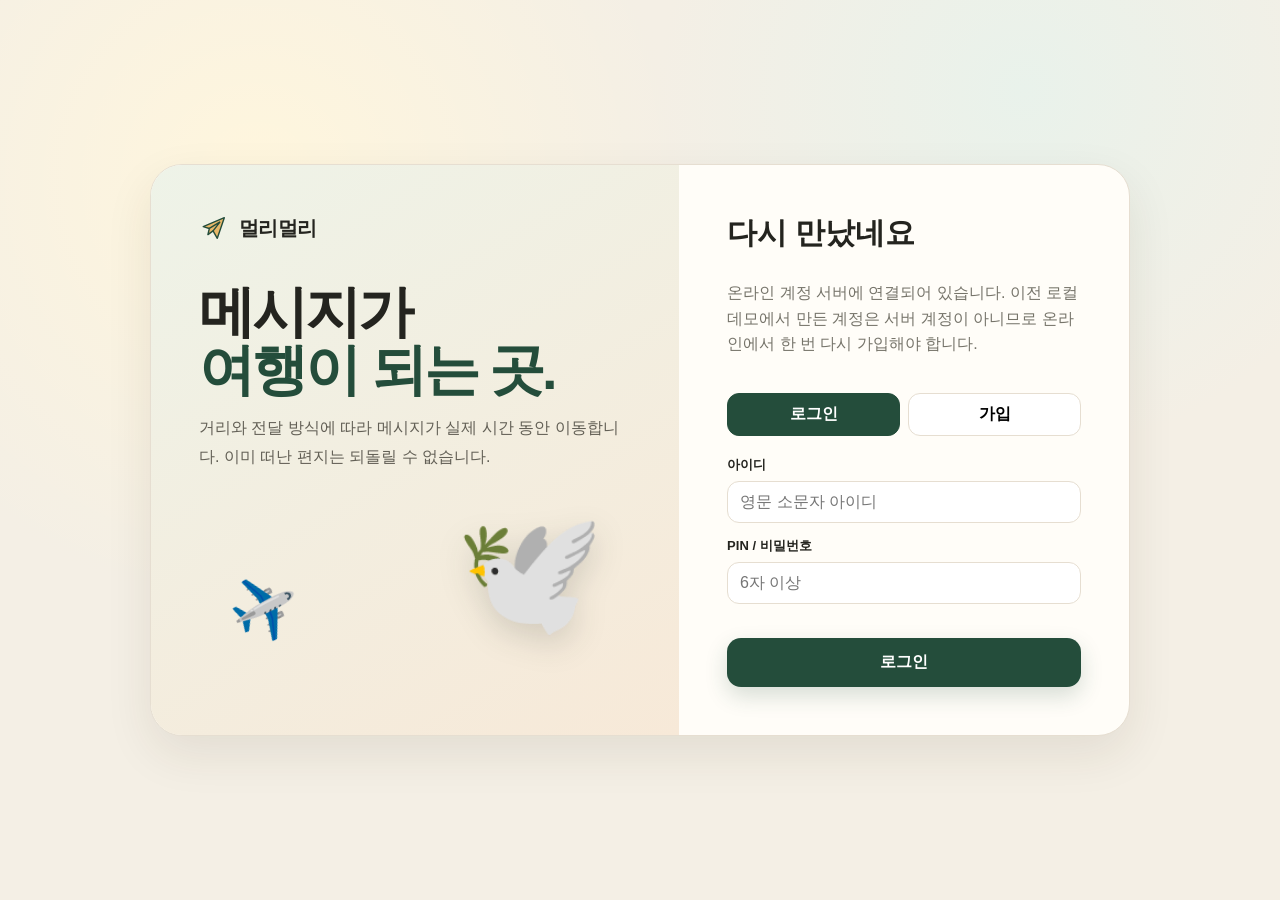
==== commit b26a1126: "Deploy Mullimulli online v4.2.0" ====
--- a/docs/index.html
+++ b/docs/index.html
@@ -28,18 +28,18 @@
   <meta name="twitter:title" content="멀리멀리 — 메시지가 여행이 되는 메신저" />
   <meta name="twitter:description" content="느리게, 멀리, 도착할 때까지. 50가지 전달자와 타임캡슐로 기다림 자체가 콘텐츠가 되는 메시지." />
   <meta name="twitter:image" content="https://USERNAME.github.io/REPOSITORY/assets/og-image.png" />
-  <link rel="stylesheet" href="./styles.css?v=4.0.0" />
+  <link rel="stylesheet" href="./styles.css?v=4.2.0" />
   <script type="application/ld+json">
   {"@context":"https://schema.org","@type":"WebApplication","name":"멀리멀리","applicationCategory":"CommunicationApplication","operatingSystem":"Any","description":"거리와 50가지 전달자 규칙을 기반으로 실제 도착 시간을 계산하는 지연 메시지 웹서비스"}
   </script>
-  <meta name="mullimulli-build" content="4.0.0" />
+  <meta name="mullimulli-build" content="4.2.0" />
 </head>
 <body>
   <a class="skip-link" href="#main">본문으로 바로가기</a>
   <div id="app"></div>
   <div id="toast-region" class="toast-region" aria-live="polite" aria-atomic="true"></div>
-  <script src="./config.js?v=4.0.0"></script>
-  <script src="./couriers.generated.js?v=4.0.0"></script>
-  <script src="./app.js?v=4.0.0"></script>
+  <script src="./config.js?v=4.2.0"></script>
+  <script src="./couriers.generated.js?v=4.2.0"></script>
+  <script src="./app.js?v=4.2.0"></script>
 </body>
 </html>
--- a/docs/styles.css
+++ b/docs/styles.css
@@ -105,3 +105,11 @@
 /* v4.0 desktop composition: sidebar starts at hero height like the approved concept. */
 .layout{margin-top:0;align-items:start}.dashboard-main{display:grid;gap:14px;min-width:0}.dashboard-main>.hero{width:100%}
 @media(max-width:900px){.dashboard-main{gap:12px}}
+
+/* v4.2 cross-device + incoming journey awareness */
+.nav button{position:relative}.nav-label{display:inline}.nav-badge{display:inline-grid;place-items:center;min-width:19px;height:19px;padding:0 5px;margin-left:4px;border-radius:999px;background:#c95a4e;color:#fff;font-size:10px;line-height:1;font-weight:900;box-shadow:0 0 0 2px var(--surface)}
+.incoming-banner{display:grid;grid-template-columns:auto minmax(0,1fr) auto;gap:14px;align-items:center;padding:15px 17px;border:1px solid #e1c98d;border-radius:18px;background:linear-gradient(135deg,#fff9e8,#f6f8ec);box-shadow:0 9px 26px rgba(96,75,29,.07)}
+.incoming-icon{width:52px;height:52px;border-radius:16px;display:grid;place-items:center;background:#fff;border:1px solid #eadfbd;font-size:31px}.incoming-copy{min-width:0}.incoming-copy h3{margin:3px 0 4px;font-size:17px;letter-spacing:-.3px}.incoming-copy p{margin:0;color:var(--muted);font-size:12px;line-height:1.55}.incoming-copy p strong{color:var(--primary)}.incoming-actions{display:flex;gap:7px;flex-wrap:wrap;justify-content:flex-end}.incoming-actions .btn{white-space:nowrap;padding:9px 11px;font-size:11px}
+.connection-error-card code{display:block;max-width:100%;margin-top:8px;padding:9px 10px;overflow-wrap:anywhere;border-radius:10px;background:var(--surface-2);font-size:11px}.connection-error-card .connection-banner{margin:14px 0}
+@media(max-width:900px){.incoming-banner{grid-template-columns:auto 1fr}.incoming-actions{grid-column:1/-1;justify-content:flex-start;padding-left:66px}}
+@media(max-width:650px){.incoming-banner{grid-template-columns:42px 1fr;gap:10px;padding:12px;border-radius:15px}.incoming-icon{width:42px;height:42px;border-radius:13px;font-size:25px}.incoming-copy h3{font-size:14px}.incoming-copy p{font-size:10px}.incoming-actions{padding-left:52px}.incoming-actions .btn{font-size:10px;padding:8px 9px}.bottom-nav button{position:relative}.bottom-nav button[data-tab="inbox"]::after{content:'•';position:absolute;right:25%;top:3px;color:#c95a4e;font-size:18px;line-height:1}}
